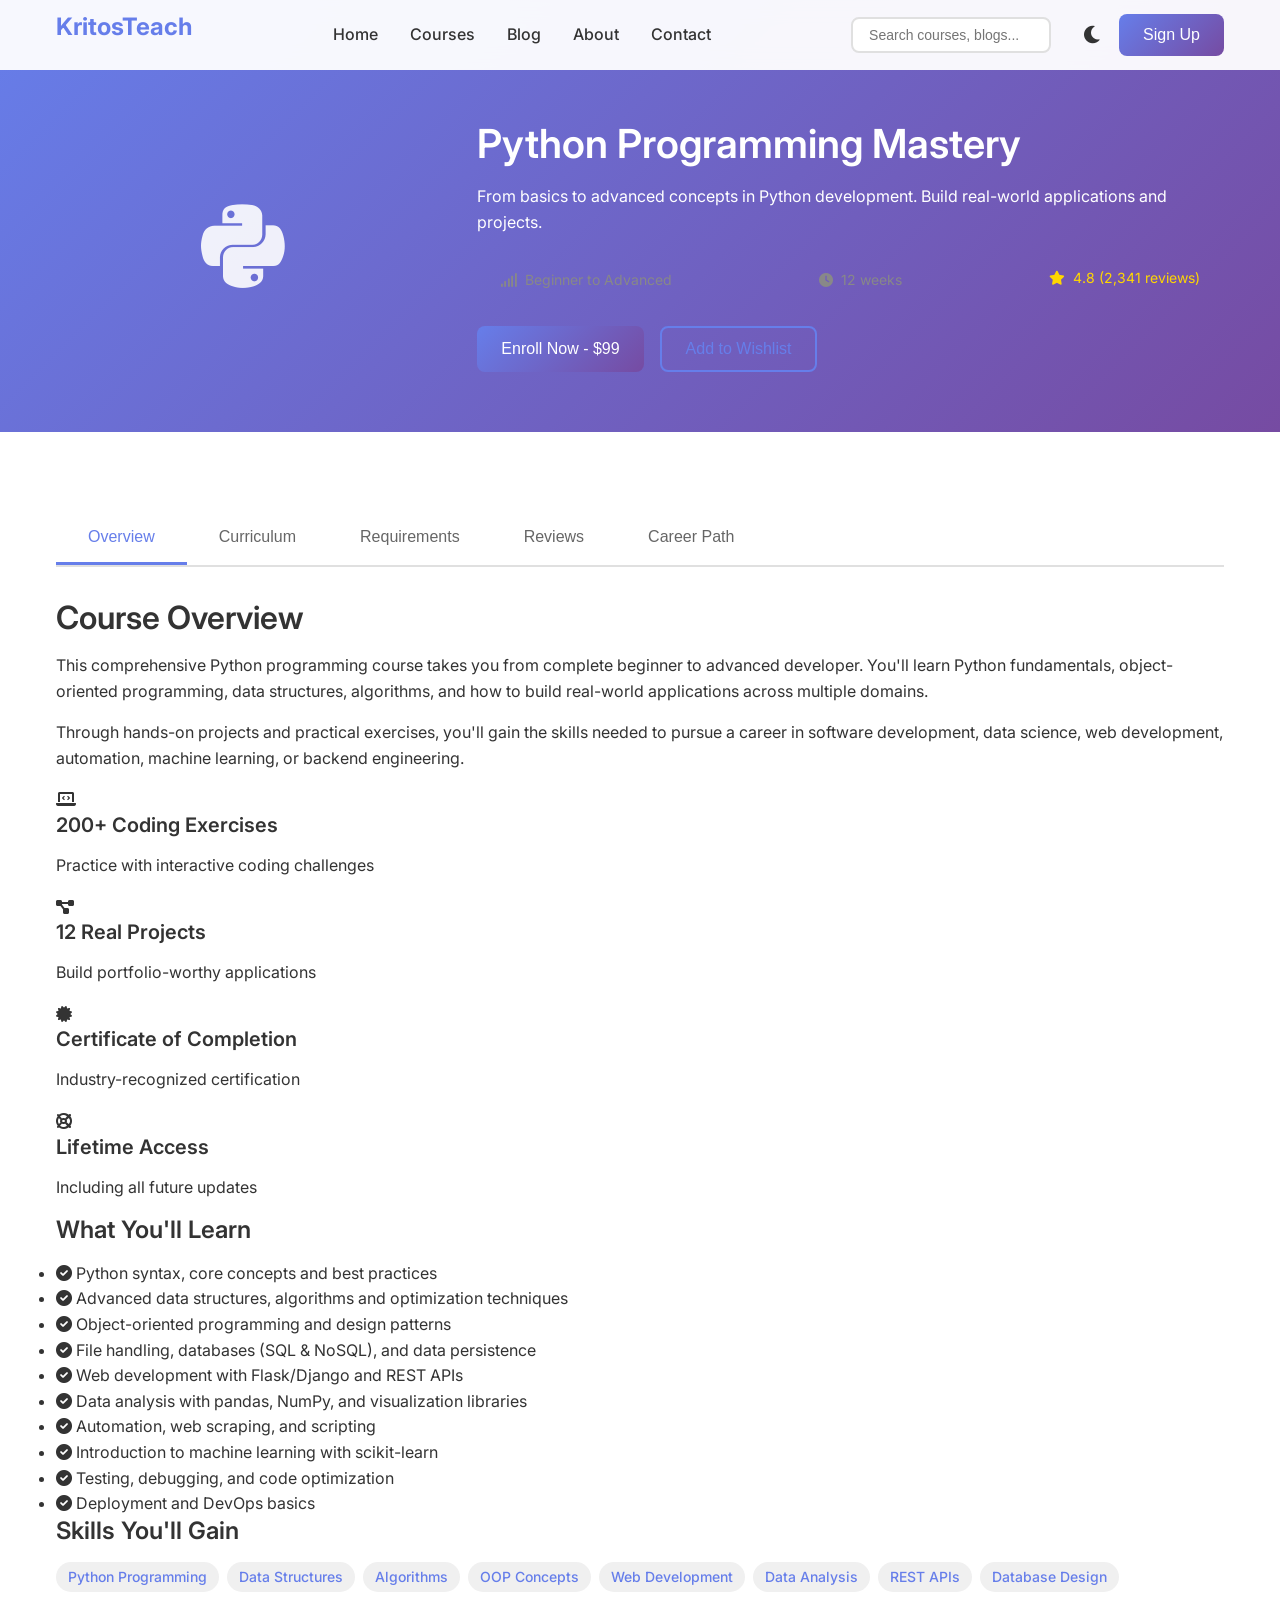
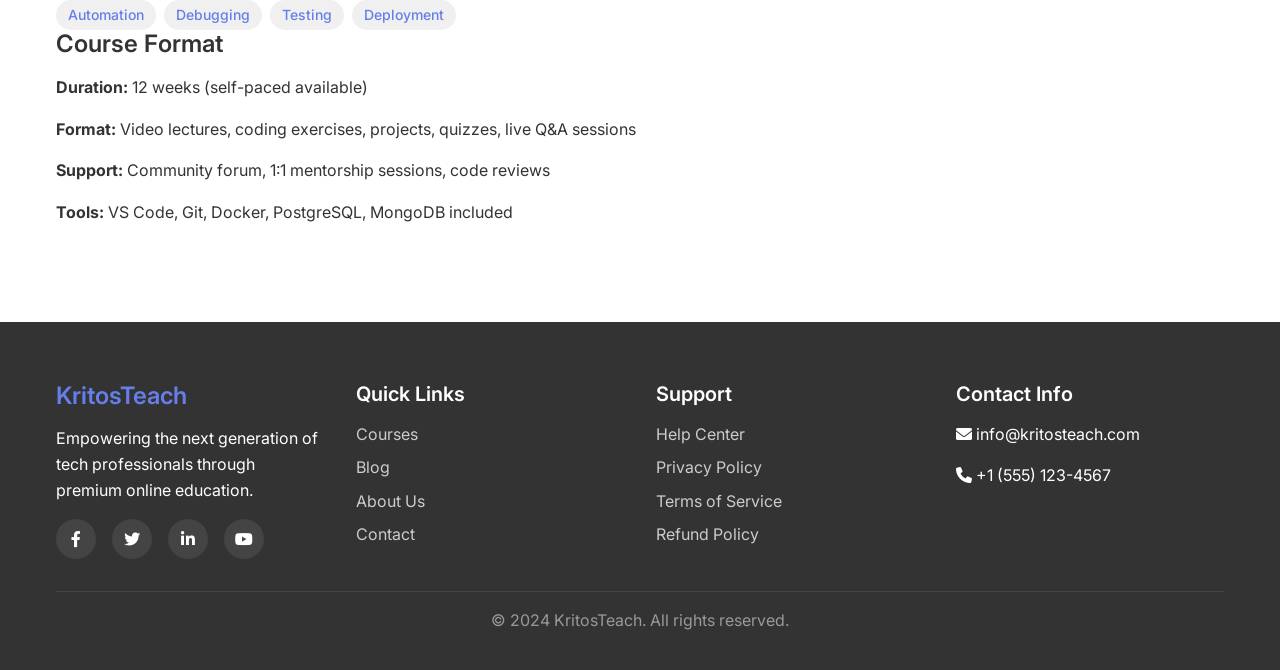
==== course-details.html @ 1b53daaf "kritosteac" ====
<!DOCTYPE html>
<html lang="en">
<head>
    <meta charset="UTF-8">
    <meta name="viewport" content="width=device-width, initial-scale=1.0">
    <title>Python Programming Mastery - KritosTeach</title>
    <meta name="description" content="Master Python programming from basics to advanced concepts. Build real-world projects and advance your career.">
    <link rel="stylesheet" href="css/styles.css">
    <link rel="icon" href="assets/favicon.ico" type="image/x-icon">
    <link rel="preconnect" href="https://fonts.googleapis.com">
    <link rel="preconnect" href="https://fonts.gstatic.com" crossorigin>
    <link href="https://fonts.googleapis.com/css2?family=Inter:wght@300;400;500;600;700&display=swap" rel="stylesheet">
    <link rel="stylesheet" href="https://cdnjs.cloudflare.com/ajax/libs/font-awesome/6.0.0/css/all.min.css">
</head>
<body>
    <header>
        <nav>
            <div class="nav-container">
                <div class="logo">
                    <h1>KritosTeach</h1>
                </div>
                <ul class="nav-menu">
                    <li><a href="index.html">Home</a></li>
                    <li><a href="courses.html">Courses</a></li>
                    <li><a href="blog.html">Blog</a></li>
                    <li><a href="about.html">About</a></li>
                    <li><a href="contact.html">Contact</a></li>
                </ul>
                <div class="nav-actions">
                    <button id="theme-toggle" aria-label="Toggle dark mode">
                        <i class="fas fa-moon"></i>
                    </button>
                    <button class="btn-primary">Sign Up</button>
                </div>
                <div class="hamburger">
                    <span></span>
                    <span></span>
                    <span></span>
                </div>
            </div>
        </nav>
    </header>

    <main>
        <section class="course-header">
            <div class="container">
                <div class="course-info">
                    <div class="course-icon-large">
                        <i class="fab fa-python"></i>
                    </div>
                    <div class="course-details">
                        <h1>Python Programming Mastery</h1>
                        <p>From basics to advanced concepts in Python development. Build real-world applications and projects.</p>
                        <div class="course-meta">
                            <span class="level"><i class="fas fa-signal"></i> Beginner to Advanced</span>
                            <span class="duration"><i class="fas fa-clock"></i> 12 weeks</span>
                            <span class="rating"><i class="fas fa-star"></i> 4.8 (2,341 reviews)</span>
                        </div>
                        <div class="course-actions">
                            <button class="btn-primary">Enroll Now - $99</button>
                            <button class="btn-secondary">Add to Wishlist</button>
                        </div>
                    </div>
                </div>
            </div>
        </section>

       <section class="course-content">
    <div class="container">
        <div class="tabs">
            <button class="tab-button active" data-tab="overview">Overview</button>
            <button class="tab-button" data-tab="curriculum">Curriculum</button>
            <button class="tab-button" data-tab="requirements">Requirements</button>
            <button class="tab-button" data-tab="reviews">Reviews</button>
            <button class="tab-button" data-tab="career">Career Path</button>
        </div>

        <div id="overview" class="tab-content active">
            <h2>Course Overview</h2>
            <p>This comprehensive Python programming course takes you from complete beginner to advanced developer. You'll learn Python fundamentals, object-oriented programming, data structures, algorithms, and how to build real-world applications across multiple domains.</p>
            <p>Through hands-on projects and practical exercises, you'll gain the skills needed to pursue a career in software development, data science, web development, automation, machine learning, or backend engineering.</p>
            
            <div class="course-features">
                <div class="feature">
                    <i class="fas fa-laptop-code"></i>
                    <h4>200+ Coding Exercises</h4>
                    <p>Practice with interactive coding challenges</p>
                </div>
                <div class="feature">
                    <i class="fas fa-project-diagram"></i>
                    <h4>12 Real Projects</h4>
                    <p>Build portfolio-worthy applications</p>
                </div>
                <div class="feature">
                    <i class="fas fa-certificate"></i>
                    <h4>Certificate of Completion</h4>
                    <p>Industry-recognized certification</p>
                </div>
                <div class="feature">
                    <i class="fas fa-life-ring"></i>
                    <h4>Lifetime Access</h4>
                    <p>Including all future updates</p>
                </div>
            </div>
            
            <h3>What You'll Learn</h3>
            <ul class="learning-list">
                <li><i class="fas fa-check-circle"></i> Python syntax, core concepts and best practices</li>
                <li><i class="fas fa-check-circle"></i> Advanced data structures, algorithms and optimization techniques</li>
                <li><i class="fas fa-check-circle"></i> Object-oriented programming and design patterns</li>
                <li><i class="fas fa-check-circle"></i> File handling, databases (SQL & NoSQL), and data persistence</li>
                <li><i class="fas fa-check-circle"></i> Web development with Flask/Django and REST APIs</li>
                <li><i class="fas fa-check-circle"></i> Data analysis with pandas, NumPy, and visualization libraries</li>
                <li><i class="fas fa-check-circle"></i> Automation, web scraping, and scripting</li>
                <li><i class="fas fa-check-circle"></i> Introduction to machine learning with scikit-learn</li>
                <li><i class="fas fa-check-circle"></i> Testing, debugging, and code optimization</li>
                <li><i class="fas fa-check-circle"></i> Deployment and DevOps basics</li>
            </ul>
            
            <h3>Skills You'll Gain</h3>
            <div class="skills">
                <span class="skill-tag">Python Programming</span>
                <span class="skill-tag">Data Structures</span>
                <span class="skill-tag">Algorithms</span>
                <span class="skill-tag">OOP Concepts</span>
                <span class="skill-tag">Web Development</span>
                <span class="skill-tag">Data Analysis</span>
                <span class="skill-tag">REST APIs</span>
                <span class="skill-tag">Database Design</span>
                <span class="skill-tag">Automation</span>
                <span class="skill-tag">Debugging</span>
                <span class="skill-tag">Testing</span>
                <span class="skill-tag">Deployment</span>
            </div>
            
            <h3>Course Format</h3>
            <div class="format-details">
                <p><strong>Duration:</strong> 12 weeks (self-paced available)</p>
                <p><strong>Format:</strong> Video lectures, coding exercises, projects, quizzes, live Q&A sessions</p>
                <p><strong>Support:</strong> Community forum, 1:1 mentorship sessions, code reviews</p>
                <p><strong>Tools:</strong> VS Code, Git, Docker, PostgreSQL, MongoDB included</p>
            </div>
        </div>

        <div id="curriculum" class="tab-content">
            <h2>Course Curriculum</h2>
            <div class="curriculum-stats">
                <span><i class="fas fa-video"></i> 80+ Video Lessons</span>
                <span><i class="fas fa-code"></i> 200+ Exercises</span>
                <span><i class="fas fa-project-diagram"></i> 12 Projects</span>
                <span><i class="fas fa-clock"></i> 120+ Hours Content</span>
            </div>
            
            <div class="curriculum">
                <div class="curriculum-section">
                    <h3><i class="fas fa-play-circle"></i> Section 1: Python Fundamentals (Weeks 1-2)</h3>
                    <ul>
                        <li><i class="far fa-check-square"></i> Introduction to Python and its applications</li>
                        <li><i class="far fa-check-square"></i> Setting up development environment (VS Code, PyCharm)</li>
                        <li><i class="far fa-check-square"></i> Variables, Data Types, and Type Conversion</li>
                        <li><i class="far fa-check-square"></i> Operators, Expressions, and Input/Output</li>
                        <li><i class="far fa-check-square"></i> Control Flow: Conditionals (if/elif/else)</li>
                        <li><i class="far fa-check-square"></i> Loops: for, while, nested loops</li>
                        <li><i class="far fa-check-square"></i> Functions: definition, parameters, return values</li>
                        <li><i class="far fa-check-square"></i> Modules, Packages, and PIP package manager</li>
                        <li><i class="far fa-check-square"></i> <strong>Project 1:</strong> Calculator Application</li>
                        <li><i class="far fa-check-square"></i> <strong>Project 2:</strong> Number Guessing Game</li>
                    </ul>
                </div>
                
                <div class="curriculum-section">
                    <h3><i class="fas fa-layer-group"></i> Section 2: Data Structures (Weeks 3-4)</h3>
                    <ul>
                        <li><i class="far fa-check-square"></i> Lists: operations, slicing, methods</li>
                        <li><i class="far fa-check-square"></i> Tuples, Sets, and Frozen Sets</li>
                        <li><i class="far fa-check-square"></i> Dictionaries: key-value pairs, methods</li>
                        <li><i class="far fa-check-square"></i> Strings and advanced string methods</li>
                        <li><i class="far fa-check-square"></i> List Comprehensions and Generator Expressions</li>
                        <li><i class="far fa-check-square"></i> Working with Files: read, write, append</li>
                        <li><i class="far fa-check-square"></i> CSV, JSON, and XML file processing</li>
                        <li><i class="far fa-check-square"></i> Error Handling: try/except/finally</li>
                        <li><i class="far fa-check-square"></i> <strong>Project 3:</strong> Contact Management System</li>
                        <li><i class="far fa-check-square"></i> <strong>Project 4:</strong> Data Processing Script</li>
                    </ul>
                </div>
                
                <div class="curriculum-section">
                    <h3><i class="fas fa-object-group"></i> Section 3: Object-Oriented Programming (Weeks 5-6)</h3>
                    <ul>
                        <li><i class="far fa-check-square"></i> Classes and Objects: attributes and methods</li>
                        <li><i class="far fa-check-square"></i> Constructors (__init__) and self parameter</li>
                        <li><i class="far fa-check-square"></i> Inheritance: single, multiple, multilevel</li>
                        <li><i class="far fa-check-square"></i> Polymorphism and Method Overriding</li>
                        <li><i class="far fa-check-square"></i> Encapsulation: private and protected members</li>
                        <li><i class="far fa-check-square"></i> Abstraction and Abstract Classes</li>
                        <li><i class="far fa-check-square"></i> Magic Methods (Dunder Methods)</li>
                        <li><i class="far fa-check-square"></i> Properties, Getters, and Setters</li>
                        <li><i class="far fa-check-square"></i> <strong>Project 5:</strong> Bank Account System</li>
                        <li><i class="far fa-check-square"></i> <strong>Project 6:</strong> E-commerce Product Catalog</li>
                    </ul>
                </div>
                
                <div class="curriculum-section">
                    <h3><i class="fas fa-rocket"></i> Section 4: Advanced Python (Weeks 7-8)</h3>
                    <ul>
                        <li><i class="far fa-check-square"></i> Decorators and Function Wrapping</li>
                        <li><i class="far fa-check-square"></i> Generators and Yield Statements</li>
                        <li><i class="far fa-check-square"></i> Context Managers and with Statement</li>
                        <li><i class="far fa-check-square"></i> Multithreading and Multiprocessing</li>
                        <li><i class="far fa-check-square"></i> Regular Expressions (regex)</li>
                        <li><i class="far fa-check-square"></i> Lambda Functions and Functional Programming</li>
                        <li><i class="far fa-check-square"></i> Database Integration: SQLite, PostgreSQL</li>
                        <li><i class="far fa-check-square"></i> Web Scraping with BeautifulSoup & Scrapy</li>
                        <li><i class="far fa-check-square"></i> <strong>Project 7:</strong> Web Scraper for News Articles</li>
                        <li><i class="far fa-check-square"></i> <strong>Project 8:</strong> Multi-threaded Download Manager</li>
                    </ul>
                </div>
                
                <div class="curriculum-section">
                    <h3><i class="fas fa-globe"></i> Section 5: Web Development (Weeks 9-10)</h3>
                    <ul>
                        <li><i class="far fa-check-square"></i> Flask Framework: Basics and Routing</li>
                        <li><i class="far fa-check-square"></i> Templates (Jinja2) and Static Files</li>
                        <li><i class="far fa-check-square"></i> Forms and User Input Validation</li>
                        <li><i class="far fa-check-square"></i> Django Framework: Models, Views, Templates</li>
                        <li><i class="far fa-check-square"></i> REST APIs with Flask-RESTful</li>
                        <li><i class="far fa-check-square"></i> Authentication and Authorization</li>
                        <li><i class="far fa-check-square"></i> Database Models with SQLAlchemy</li>
                        <li><i class="far fa-check-square"></i> Deployment to Heroku/AWS</li>
                        <li><i class="far fa-check-square"></i> <strong>Project 9:</strong> Blog Application with Flask</li>
                        <li><i class="far fa-check-square"></i> <strong>Project 10:</strong> REST API for Todo App</li>
                    </ul>
                </div>
                
                <div class="curriculum-section">
                    <h3><i class="fas fa-chart-line"></i> Section 6: Data Science & Automation (Weeks 11-12)</h3>
                    <ul>
                        <li><i class="far fa-check-square"></i> Data Analysis with pandas</li>
                        <li><i class="far fa-check-square"></i> Numerical Computing with NumPy</li>
                        <li><i class="far fa-check-square"></i> Data Visualization with Matplotlib & Seaborn</li>
                        <li><i class="far fa-check-square"></i> Introduction to Machine Learning (scikit-learn)</li>
                        <li><i class="far fa-check-square"></i> Automation Scripting and Task Scheduling</li>
                        <li><i class="far fa-check-square"></i> Testing with pytest</li>
                        <li><i class="far fa-check-square"></i> Code Optimization and Profiling</li>
                        <li><i class="far fa-check-square"></i> Docker Basics for Python Apps</li>
                        <li><i class="far fa-check-square"></i> <strong>Project 11:</strong> Data Analysis Dashboard</li>
                        <li><i class="far fa-check-square"></i> <strong>Project 12:</strong> Final Capstone Project</li>
                    </ul>
                </div>
            </div>
        </div>

        <div id="requirements" class="tab-content">
            <h2>Requirements</h2>
            <div class="requirements-grid">
                <div class="requirement-card">
                    <i class="fas fa-laptop"></i>
                    <h4>Hardware Requirements</h4>
                    <ul>
                        <li>Computer with 4GB RAM minimum (8GB recommended)</li>
                        <li>20GB free storage space</li>
                        <li>Reliable internet connection</li>
                        <li>Modern web browser</li>
                    </ul>
                </div>
                
                <div class="requirement-card">
                    <i class="fas fa-cogs"></i>
                    <h4>Software Requirements</h4>
                    <ul>
                        <li>Python 3.8 or higher</li>
                        <li>VS Code or PyCharm IDE</li>
                        <li>Git for version control</li>
                        <li>PostgreSQL (installation guide provided)</li>
                    </ul>
                </div>
                
                <div class="requirement-card">
                    <i class="fas fa-user-graduate"></i>
                    <h4>Prerequisite Knowledge</h4>
                    <ul>
                        <li>Basic computer literacy</li>
                        <li>No prior programming experience required</li>
                        <li>High school level mathematics</li>
                        <li>English language comprehension</li>
                    </ul>
                </div>
                
                <div class="requirement-card">
                    <i class="fas fa-clock"></i>
                    <h4>Time Commitment</h4>
                    <ul>
                        <li>8-12 hours per week recommended</li>
                        <li>Self-paced option available</li>
                        <li>12 weeks suggested timeline</li>
                        <li>Lifetime access to materials</li>
                    </ul>
                </div>
            </div>
            
            <h3>Who Is This Course For?</h3>
            <div class="audience">
                <div class="audience-item">
                    <i class="fas fa-user-plus"></i>
                    <p><strong>Complete Beginners</strong> with no coding experience</p>
                </div>
                <div class="audience-item">
                    <i class="fas fa-sync-alt"></i>
                    <p><strong>Career Changers</strong> transitioning to tech</p>
                </div>
                <div class="audience-item">
                    <i class="fas fa-chart-bar"></i>
                    <p><strong>Professionals</strong> adding Python to their skillset</p>
                </div>
                <div class="audience-item">
                    <i class="fas fa-graduation-cap"></i>
                    <p><strong>Students</strong> preparing for tech careers</p>
                </div>
            </div>
        </div>

        <div id="reviews" class="tab-content">
            <h2>Student Reviews</h2>
            <div class="review-summary">
                <div class="rating-overview">
                    <div class="average-rating">
                        <h3>4.8</h3>
                        <div class="stars">
                            <i class="fas fa-star"></i>
                            <i class="fas fa-star"></i>
                            <i class="fas fa-star"></i>
                            <i class="fas fa-star"></i>
                            <i class="fas fa-star-half-alt"></i>
                        </div>
                        <p>Average Rating</p>
                    </div>
                    <div class="rating-distribution">
                        <p><span>5 stars</span> <progress value="85" max="100"></progress> 85%</p>
                        <p><span>4 stars</span> <progress value="12" max="100"></progress> 12%</p>
                        <p><span>3 stars</span> <progress value="2" max="100"></progress> 2%</p>
                        <p><span>2 stars</span> <progress value="1" max="100"></progress> 1%</p>
                        <p><span>1 star</span> <progress value="0" max="100"></progress> 0%</p>
                    </div>
                </div>
            </div>
            
            <div class="reviews">
                <div class="review-card">
                    <div class="review-header">
                        <div class="reviewer-info">
                            <div class="reviewer-avatar">
                                <i class="fas fa-user-tie"></i>
                            </div>
                            <div>
                                <h4>John Smith</h4>
                                <p class="reviewer-title">Software Engineer</p>
                                <div class="rating">
                                    <i class="fas fa-star"></i>
                                    <i class="fas fa-star"></i>
                                    <i class="fas fa-star"></i>
                                    <i class="fas fa-star"></i>
                                    <i class="fas fa-star"></i>
                                </div>
                            </div>
                        </div>
                        <span class="review-date">2 weeks ago</span>
                    </div>
                    <p>"This course is absolutely fantastic! The instructor explains everything clearly, and the projects are challenging but achievable. I went from knowing nothing about Python to building my own applications. The Flask and Django sections were particularly valuable for my career."</p>
                    <div class="review-helpful">
                        <span><i class="fas fa-thumbs-up"></i> 42 people found this helpful</span>
                        <button class="helpful-btn">Helpful</button>
                    </div>
                </div>
                
                <div class="review-card">
                    <div class="review-header">
                        <div class="reviewer-info">
                            <div class="reviewer-avatar">
                                <i class="fas fa-user-graduate"></i>
                            </div>
                            <div>
                                <h4>Sarah Johnson</h4>
                                <p class="reviewer-title">Data Analyst</p>
                                <div class="rating">
                                    <i class="fas fa-star"></i>
                                    <i class="fas fa-star"></i>
                                    <i class="fas fa-star"></i>
                                    <i class="fas fa-star"></i>
                                    <i class="fas fa-star"></i>
                                </div>
                            </div>
                        </div>
                        <span class="review-date">1 month ago</span>
                    </div>
                    <p>"Great course structure and pacing. The hands-on projects really helped solidify my understanding. The pandas and NumPy modules were excellent and directly applicable to my work. Highly recommend for anyone looking to learn Python for data analysis."</p>
                    <div class="review-helpful">
                        <span><i class="fas fa-thumbs-up"></i> 38 people found this helpful</span>
                        <button class="helpful-btn">Helpful</button>
                    </div>
                </div>
                
                <div class="review-card">
                    <div class="review-header">
                        <div class="reviewer-info">
                            <div class="reviewer-avatar">
                                <i class="fas fa-user-cog"></i>
                            </div>
                            <div>
                                <h4>Mike Chen</h4>
                                <p class="reviewer-title">Systems Administrator</p>
                                <div class="rating">
                                    <i class="fas fa-star"></i>
                                    <i class="fas fa-star"></i>
                                    <i class="fas fa-star"></i>
                                    <i class="fas fa-star"></i>
                                    <i class="fas fa-star-half-alt"></i>
                                </div>
                            </div>
                        </div>
                        <span class="review-date">3 weeks ago</span>
                    </div>
                    <p>"Excellent content and delivery. The automation and scripting sections saved me hours of manual work. The instructor's expertise shines through. The only minor suggestion would be more advanced topics, but overall 5 stars."</p>
                    <div class="review-helpful">
                        <span><i class="fas fa-thumbs-up"></i> 29 people found this helpful</span>
                        <button class="helpful-btn">Helpful</button>
                    </div>
                </div>
                
                <div class="review-card">
                    <div class="review-header">
                        <div class="reviewer-info">
                            <div class="reviewer-avatar">
                                <i class="fas fa-user-md"></i>
                            </div>
                            <div>
                                <h4>Dr. Emily Rodriguez</h4>
                                <p class="reviewer-title">Research Scientist</p>
                                <div class="rating">
                                    <i class="fas fa-star"></i>
                                    <i class="fas fa-star"></i>
                                    <i class="fas fa-star"></i>
                                    <i class="fas fa-star"></i>
                                    <i class="fas fa-star"></i>
                                </div>
                            </div>
                        </div>
                        <span class="review-date">2 days ago</span>
                    </div>
                    <p>"As a researcher with no programming background, this course was perfect. The machine learning introduction with scikit-learn was exactly what I needed for my data analysis. The step-by-step approach made complex topics accessible."</p>
                    <div class="review-helpful">
                        <span><i class="fas fa-thumbs-up"></i> 18 people found this helpful</span>
                        <button class="helpful-btn">Helpful</button>
                    </div>
                </div>
            </div>
        </div>

        <div id="career" class="tab-content">
            <h2>Career Path & Outcomes</h2>
            <div class="career-outcomes">
                <div class="outcome-card">
                    <i class="fas fa-code"></i>
                    <h4>Python Developer</h4>
                    <p>Average Salary: $95,000</p>
                    <p>Build web applications, APIs, and backend systems</p>
                </div>
                <div class="outcome-card">
                    <i class="fas fa-chart-bar"></i>
                    <h4>Data Analyst</h4>
                    <p>Average Salary: $85,000</p>
                    <p>Analyze data and create visualizations</p>
                </div>
                <div class="outcome-card">
                    <i class="fas fa-robot"></i>
                    <h4>Machine Learning Engineer</h4>
                    <p>Average Salary: $120,000</p>
                    <p>Build and deploy ML models</p>
                </div>
                <div class="outcome-card">
                    <i class="fas fa-tools"></i>
                    <h4>Automation Engineer</h4>
                    <p>Average Salary: $90,000</p>
                    <p>Create scripts to automate workflows</p>
                </div>
            </div>
            
            <h3>Job Opportunities</h3>
            <div class="job-market">
                <p><strong>Demand:</strong> Python is the #1 most wanted programming language</p>
                <p><strong>Growth:</strong> 30% year-over-year increase in Python jobs</p>
                <p><strong>Industries:</strong> Tech, Finance, Healthcare, Research, E-commerce</p>
            </div>
            
            <h3>Certificate of Completion</h3>
            <div class="certificate-info">
                <div class="certificate-details">
                    <h4>Industry-Recognized Certificate</h4>
                    <ul>
                        <li><i class="fas fa-check"></i> Shareable on LinkedIn</li>
                        <li><i class="fas fa-check"></i> Verified digital credential</li>
                        <li><i class="fas fa-check"></i> Includes skills validation</li>
                        <li><i class="fas fa-check"></i> Downloadable PDF certificate</li>
                    </ul>
                </div>
                <div class="certificate-image">
                    <div class="certificate-preview">
                        <h5>Certificate of Completion</h5>
                        <p>Python Programming Mastery</p>
                        <p>Awarded to: [Your Name]</p>
                        <p>Date of Completion: [Date]</p>
                    </div>
                </div>
            </div>
        </div>
    </div>
</section>
    </main>

    <footer>
        <div class="container">
            <div class="footer-content">
                <div class="footer-section">
                    <h3>KritosTeach</h3>
                    <p>Empowering the next generation of tech professionals through premium online education.</p>
                    <div class="social-links">
                        <a href="#" aria-label="Facebook"><i class="fab fa-facebook-f"></i></a>
                        <a href="#" aria-label="Twitter"><i class="fab fa-twitter"></i></a>
                        <a href="#" aria-label="LinkedIn"><i class="fab fa-linkedin-in"></i></a>
                        <a href="#" aria-label="YouTube"><i class="fab fa-youtube"></i></a>
                    </div>
                </div>
                <div class="footer-section">
                    <h4>Quick Links</h4>
                    <ul>
                        <li><a href="courses.html">Courses</a></li>
                        <li><a href="blog.html">Blog</a></li>
                        <li><a href="about.html">About Us</a></li>
                        <li><a href="contact.html">Contact</a></li>
                    </ul>
                </div>
                <div class="footer-section">
                    <h4>Support</h4>
                    <ul>
                        <li><a href="#">Help Center</a></li>
                        <li><a href="#">Privacy Policy</a></li>
                        <li><a href="#">Terms of Service</a></li>
                        <li><a href="#">Refund Policy</a></li>
                    </ul>
                </div>
                <div class="footer-section">
                    <h4>Contact Info</h4>
                    <p><i class="fas fa-envelope"></i> info@kritosteach.com</p>
                    <p><i class="fas fa-phone"></i> +1 (555) 123-4567</p>
                </div>
            </div>
            <div class="footer-bottom">
                <p>&copy; 2024 KritosTeach. All rights reserved.</p>
            </div>
        </div>
    </footer>

    <script src="js/scripts.js"></script>
</body>
</html>
---- css/styles.css ----
/* Reset and Base Styles */
* {
    margin: 0;
    padding: 0;
    box-sizing: border-box;
}

html {
    scroll-behavior: smooth;
}

body {
    font-family: 'Inter', -apple-system, BlinkMacSystemFont, 'Segoe UI', Roboto, sans-serif;
    line-height: 1.6;
    color: #333;
    background-color: #fff;
    transition: background-color 0.3s ease, color 0.3s ease;
}

body.dark-mode {
    background-color: #121212;
    color: #e0e0e0;
}

/* Typography */
h1, h2, h3, h4, h5, h6 {
    font-weight: 600;
    line-height: 1.2;
    margin-bottom: 1rem;
}

h1 { font-size: 2.5rem; }
h2 { font-size: 2rem; }
h3 { font-size: 1.5rem; }
h4 { font-size: 1.25rem; }
h5 { font-size: 1.125rem; }
h6 { font-size: 1rem; }

p {
    margin-bottom: 1rem;
}

/* Container */
.container {
    max-width: 1200px;
    margin: 0 auto;
    padding: 0 1rem;
}

/* Buttons */
.btn-primary, .btn-secondary {
    display: inline-block;
    padding: 0.75rem 1.5rem;
    border: none;
    border-radius: 0.5rem;
    font-weight: 500;
    text-decoration: none;
    cursor: pointer;
    transition: all 0.3s ease;
    font-size: 1rem;
}

.btn-primary {
    background: linear-gradient(135deg, #667eea 0%, #764ba2 100%);
    color: white;
}

.btn-primary:hover {
    transform: translateY(-2px);
    box-shadow: 0 10px 25px rgba(102, 126, 234, 0.3);
}

.btn-secondary {
    background: transparent;
    color: #667eea;
    border: 2px solid #667eea;
}

.btn-secondary:hover {
    background: #667eea;
    color: white;
    transform: translateY(-2px);
}

/* Navigation */
header {
    position: fixed;
    top: 0;
    width: 100%;
    background: rgba(255, 255, 255, 0.95);
    backdrop-filter: blur(10px);
    z-index: 1000;
    transition: background-color 0.3s ease;
}

body.dark-mode header {
    background: rgba(18, 18, 18, 0.95);
}

.nav-container {
    max-width: 1200px;
    margin: 0 auto;
    padding: 0 1rem;
    display: flex;
    justify-content: space-between;
    align-items: center;
    height: 70px;
}

.logo h1 {
    color: #667eea;
    font-size: 1.5rem;
    font-weight: 700;
}

.nav-menu {
    display: flex;
    list-style: none;
    gap: 2rem;
}

.nav-menu a {
    text-decoration: none;
    color: #333;
    font-weight: 500;
    transition: color 0.3s ease;
}

body.dark-mode .nav-menu a {
    color: #e0e0e0;
}

.nav-menu a:hover, .nav-menu a.active {
    color: #667eea;
}

.nav-actions {
    display: flex;
    align-items: center;
    gap: 1rem;
}

#theme-toggle {
    background: none;
    border: none;
    font-size: 1.25rem;
    cursor: pointer;
    color: #333;
    transition: color 0.3s ease;
}

body.dark-mode #theme-toggle {
    color: #e0e0e0;
}

.hamburger {
    display: none;
    flex-direction: column;
    cursor: pointer;
}

.hamburger span {
    width: 25px;
    height: 3px;
    background: #333;
    margin: 3px 0;
    transition: 0.3s;
}

body.dark-mode .hamburger span {
    background: #e0e0e0;
}

/* Hero Section */
.hero {
    padding: 120px 0 80px;
    background: linear-gradient(135deg, #667eea 0%, #764ba2 100%);
    color: white;
    text-align: center;
}

.hero-content h1 {
    font-size: 3.5rem;
    margin-bottom: 1rem;
    max-width: 800px;
    margin-left: auto;
    margin-right: auto;
}

.hero-content p {
    font-size: 1.25rem;
    margin-bottom: 2rem;
    max-width: 600px;
    margin-left: auto;
    margin-right: auto;
    opacity: 0.9;
}

.hero-buttons {
    display: flex;
    gap: 1rem;
    justify-content: center;
    margin-bottom: 2rem;
}

.logo-image img {
    max-width: 25%;
    height: auto;
    border-radius: 120rem;
    box-shadow: 1 20px 40px rgba(237, 1, 1, 0.1)0.1;
}

/* Values Section */
.values {
    padding: 80px 0;
    background: #f8f9fa;
}

body.dark-mode .values {
    background: #1e1e1e;
}

.values h2 {
    text-align: center;
    margin-bottom: 3rem;
    color: #333;
}

body.dark-mode .values h2 {
    color: #e0e0e0;
}

.values-grid {
    display: grid;
    grid-template-columns: repeat(auto-fit, minmax(250px, 1fr));
    gap: 2rem;
}

.value-card {
    text-align: center;
    padding: 2rem;
    background: white;
    border-radius: 1rem;
    box-shadow: 0 10px 30px rgba(0, 0, 0, 0.1);
    transition: transform 0.3s ease;
}

body.dark-mode .value-card {
    background: #2a2a2a;
    box-shadow: 0 10px 30px rgba(0, 0, 0, 0.3);
}

.value-card:hover {
    transform: translateY(-5px);
}

.value-card i {
    font-size: 3rem;
    color: #667eea;
    margin-bottom: 1rem;
}

.value-card h3 {
    margin-bottom: 1rem;
    color: #333;
}

body.dark-mode .value-card h3 {
    color: #e0e0e0;
}

/* Popular Courses */
.popular-courses {
    padding: 80px 0;
}

.popular-courses h2 {
    text-align: center;
    margin-bottom: 3rem;
}

.courses-grid {
    display: grid;
    grid-template-columns: repeat(auto-fit, minmax(300px, 1fr));
    gap: 2rem;
}

.course-card {
    background: white;
    border-radius: 1rem;
    overflow: hidden;
    box-shadow: 0 10px 30px rgba(0, 0, 0, 0.1);
    transition: transform 0.3s ease;
}

body.dark-mode .course-card {
    background: #2a2a2a;
    box-shadow: 0 10px 30px rgba(0, 0, 0, 0.3);
}

.course-card:hover {
    transform: translateY(-5px);
}

.course-icon {
    height: 120px;
    display: flex;
    align-items: center;
    justify-content: center;
    background: linear-gradient(135deg, #667eea 0%, #764ba2 100%);
    color: white;
    font-size: 3rem;
}

.course-card h3 {
    padding: 1.5rem 1.5rem 1rem;
    color: #333;
}

body.dark-mode .course-card h3 {
    color: #e0e0e0;
}

.course-card p {
    padding: 0 1.5rem;
    color: #666;
}

body.dark-mode .course-card p {
    color: #b0b0b0;
}

.course-meta {
    padding: 1rem 1.5rem 0;
    display: flex;
    justify-content: space-between;
    font-size: 0.875rem;
    color: #888;
}

body.dark-mode .course-meta {
    color: #999;
}

.course-card .btn-secondary {
    margin: 1.5rem;
    width: calc(100% - 3rem);
    text-align: center;
}

/* Testimonials */
.testimonials {
    padding: 80px 0;
    background: #f8f9fa;
}

body.dark-mode .testimonials {
    background: #1e1e1e;
}

.testimonials h2 {
    text-align: center;
    margin-bottom: 3rem;
}

.testimonials-grid {
    display: grid;
    grid-template-columns: repeat(auto-fit, minmax(300px, 1fr));
    gap: 2rem;
}

.testimonial-card {
    background: white;
    padding: 2rem;
    border-radius: 1rem;
    box-shadow: 0 10px 30px rgba(0, 0, 0, 0.1);
}

body.dark-mode .testimonial-card {
    background: #2a2a2a;
    box-shadow: 0 10px 30px rgba(0, 0, 0, 0.3);
}

.testimonial-content p {
    font-style: italic;
    margin-bottom: 1.5rem;
    color: #555;
}

body.dark-mode .testimonial-content p {
    color: #c0c0c0;
}

.testimonial-author {
    display: flex;
    align-items: center;
    gap: 1rem;
}

.testimonial-author img {
    width: 50px;
    height: 50px;
    border-radius: 50%;
    object-fit: cover;
}

.testimonial-author h4 {
    color: #333;
    margin-bottom: 0.25rem;
}

body.dark-mode .testimonial-author h4 {
    color: #e0e0e0;
}

.testimonial-author span {
    font-size: 0.875rem;
    color: #666;
}

body.dark-mode .testimonial-author span {
    color: #999;
}

/* Newsletter */
.newsletter {
    padding: 80px 0;
    background: linear-gradient(135deg, #667eea 0%, #764ba2 100%);
    color: white;
    text-align: center;
}

.newsletter h2 {
    margin-bottom: 1rem;
}

.newsletter p {
    margin-bottom: 2rem;
    opacity: 0.9;
}

.newsletter-form {
    display: flex;
    max-width: 500px;
    margin: 0 auto;
    gap: 1rem;
}

.newsletter-form input {
    flex: 1;
    padding: 0.75rem 1rem;
    border: none;
    border-radius: 0.5rem;
    font-size: 1rem;
}

.newsletter-form button {
    padding: 0.75rem 1.5rem;
    background: white;
    color: #667eea;
    border: none;
    border-radius: 0.5rem;
    font-weight: 500;
    cursor: pointer;
    transition: all 0.3s ease;
}

.newsletter-form button:hover {
    background: #f0f0f0;
}

/* Footer */
footer {
    background: #333;
    color: white;
    padding: 60px 0 20px;
}

.footer-content {
    display: grid;
    grid-template-columns: repeat(auto-fit, minmax(250px, 1fr));
    gap: 2rem;
    margin-bottom: 2rem;
}

.footer-section h3 {
    color: #667eea;
    margin-bottom: 1rem;
}

.footer-section h4 {
    margin-bottom: 1rem;
}

.footer-section ul {
    list-style: none;
}

.footer-section ul li {
    margin-bottom: 0.5rem;
}

.footer-section a {
    color: #ccc;
    text-decoration: none;
    transition: color 0.3s ease;
}

.footer-section a:hover {
    color: #667eea;
}

.social-links {
    display: flex;
    gap: 1rem;
    margin-top: 1rem;
}

.social-links a {
    display: flex;
    align-items: center;
    justify-content: center;
    width: 40px;
    height: 40px;
    background: #444;
    border-radius: 50%;
    color: white;
    transition: all 0.3s ease;
}

.social-links a:hover {
    background: #667eea;
    transform: translateY(-2px);
}

.footer-bottom {
    border-top: 1px solid #444;
    padding-top: 1rem;
    text-align: center;
    color: #999;
}

/* Page Headers */
.page-header {
    padding: 120px 0 60px;
    text-align: center;
    background: linear-gradient(135deg, #667eea 0%, #764ba2 100%);
    color: white;
}

.page-header h1 {
    font-size: 3rem;
    margin-bottom: 1rem;
}

.page-header p {
    font-size: 1.25rem;
    opacity: 0.9;
}

/* Blog Styles */
.blog-posts {
    padding: 80px 0;
}

.blog-grid {
    display: grid;
    grid-template-columns: repeat(auto-fit, minmax(350px, 1fr));
    gap: 2rem;
}

.blog-card {
    background: white;
    border-radius: 1rem;
    overflow: hidden;
    box-shadow: 0 10px 30px rgba(0, 0, 0, 0.1);
    transition: transform 0.3s ease;
}

body.dark-mode .blog-card {
    background: #2a2a2a;
    box-shadow: 0 10px 30px rgba(0, 0, 0, 0.3);
}

.blog-card:hover {
    transform: translateY(-5px);
}

.blog-image {
    position: relative;
    height: 200px;
    overflow: hidden;
}

.blog-image img {
    width: 100%;
    height: 100%;
    object-fit: cover;
    transition: transform 0.3s ease;
}

.blog-card:hover .blog-image img {
    transform: scale(1.05);
}

.category {
    position: absolute;
    top: 1rem;
    left: 1rem;
    background: #667eea;
    color: white;
    padding: 0.25rem 0.75rem;
    border-radius: 1rem;
    font-size: 0.75rem;
    font-weight: 500;
}

.blog-content {
    padding: 1.5rem;
}

.blog-content h2 {
    font-size: 1.25rem;
    margin-bottom: 1rem;
    color: #333;
}

body.dark-mode .blog-content h2 {
    color: #e0e0e0;
}

.blog-content p {
    color: #666;
    margin-bottom: 1rem;
}

body.dark-mode .blog-content p {
    color: #b0b0b0;
}

.blog-meta {
    display: flex;
    flex-wrap: wrap;
    gap: 1rem;
    font-size: 0.875rem;
    color: #888;
    margin-bottom: 1rem;
}

body.dark-mode .blog-meta {
    color: #999;
}

.read-more {
    color: #667eea;
    text-decoration: none;
    font-weight: 500;
    transition: color 0.3s ease;
}

.read-more:hover {
    color: #5a67d8;
}

/* Pagination */
.pagination {
    display: flex;
    justify-content: center;
    gap: 0.5rem;
    margin-top: 3rem;
}

.page-btn {
    padding: 0.5rem 1rem;
    border: 2px solid #e0e0e0;
    background: white;
    color: #333;
    border-radius: 0.5rem;
    cursor: pointer;
    transition: all 0.3s ease;
}

body.dark-mode .page-btn {
    background: #2a2a2a;
    border-color: #444;
    color: #e0e0e0;
}

.page-btn.active, .page-btn:hover {
    background: #667eea;
    border-color: #667eea;
    color: white;
}

/* Course Details Styles */
.course-header {
    padding: 120px 0 60px;
    background: linear-gradient(135deg, #667eea 0%, #764ba2 100%);
    color: white;
}

.course-info {
    display: grid;
    grid-template-columns: 1fr 2fr;
    gap: 3rem;
    align-items: center;
}

.course-icon-large {
    text-align: center;
}

.course-icon-large i {
    font-size: 6rem;
    opacity: 0.9;
}

.course-details h1 {
    font-size: 2.5rem;
    margin-bottom: 1rem;
}

.course-meta {
    display: flex;
    gap: 2rem;
    margin-bottom: 2rem;
    flex-wrap: wrap;
}

.course-meta span {
    display: flex;
    align-items: center;
    gap: 0.5rem;
    font-size: 0.875rem;
}

.course-actions {
    display: flex;
    gap: 1rem;
}

.course-content {
    padding: 80px 0;
}

.tabs {
    display: flex;
    border-bottom: 2px solid #e0e0e0;
    margin-bottom: 2rem;
}

body.dark-mode .tabs {
    border-color: #444;
}

.tab-button {
    padding: 1rem 2rem;
    background: none;
    border: none;
    border-bottom: 3px solid transparent;
    cursor: pointer;
    font-size: 1rem;
    font-weight: 500;
    color: #666;
    transition: all 0.3s ease;
}

body.dark-mode .tab-button {
    color: #999;
}

.tab-button.active, .tab-button:hover {
    color: #667eea;
    border-bottom-color: #667eea;
}

.tab-content {
    display: none;
}

.tab-content.active {
    display: block;
}

.skills {
    display: flex;
    flex-wrap: wrap;
    gap: 0.5rem;
    margin-top: 1rem;
}

.skill-tag {
    background: #f0f0f0;
    color: #667eea;
    padding: 0.25rem 0.75rem;
    border-radius: 1rem;
    font-size: 0.875rem;
    font-weight: 500;
}

body.dark-mode .skill-tag {
    background: #333;
}

.curriculum-section {
    margin-bottom: 2rem;
}

.curriculum-section h3 {
    color: #667eea;
    margin-bottom: 1rem;
}

.curriculum-section ul {
    margin-left: 1.5rem;
}

.curriculum-section li {
    margin-bottom: 0.5rem;
    color: #555;
}

body.dark-mode .curriculum-section li {
    color: #c0c0c0;
}

.reviews {
    display: grid;
    gap: 2rem;
}

.review-card {
    border: 1px solid #e0e0e0;
    border-radius: 1rem;
    padding: 1.5rem;
}

body.dark-mode .review-card {
    border-color: #444;
}

.review-header {
    display: flex;
    justify-content: space-between;
    align-items: flex-start;
    margin-bottom: 1rem;
}

.reviewer-info {
    display: flex;
    align-items: center;
    gap: 1rem;
}

.reviewer-info img {
    width: 50px;
    height: 50px;
    border-radius: 50%;
    object-fit: cover;
}

.rating {
    color: #ffd700;
    margin-bottom: 0.25rem;
}

.review-date {
    font-size: 0.875rem;
    color: #888;
}

body.dark-mode .review-date {
    color: #999;
}

/* About Page Styles */
.story {
    padding: 80px 0;
}

.story-content {
    max-width: 800px;
    margin: 0 auto 3rem;
    text-align: center;
}

.story-image img {
    max-width: 20%;
    height: auto;
    border-radius: 1rem;
    box-shadow: 0 20px 40px rgba(0, 0, 0, 0.1);
}

.mission-vision {
    padding: 80px 0;
    background: #f8f9fa;
}

body.dark-mode .mission-vision {
    background: #1e1e1e;
}

.mission-card, .vision-card {
    text-align: center;
    padding: 3rem 2rem;
    background: white;
    border-radius: 1rem;
    box-shadow: 0 10px 30px rgba(0, 0, 0, 0.1);
}

body.dark-mode .mission-card, body.dark-mode .vision-card {
    background: #2a2a2a;
    box-shadow: 0 10px 30px rgba(0, 0, 0, 0.3);
}

.mission-card i, .vision-card i {
    font-size: 3rem;
    color: #667eea;
    margin-bottom: 1.5rem;
}

.mission-card h3, .vision-card h3 {
    margin-bottom: 1rem;
}

.stats {
    padding: 80px 0;
}

.stats h2 {
    text-align: center;
    margin-bottom: 3rem;
}

.stats-grid {
    display: grid;
    grid-template-columns: repeat(auto-fit, minmax(200px, 1fr));
    gap: 2rem;
    text-align: center;
}

.stat-item .stat-number {
    font-size: 3rem;
    font-weight: 700;
    color: #667eea;
    display: block;
    margin-bottom: 0.5rem;
}

.stat-item .stat-label {
    font-size: 1.125rem;
    color: #666;
}

body.dark-mode .stat-item .stat-label {
    color: #b0b0b0;
}

.team {
    padding: 80px 0;
    background: #f8f9fa;
}

body.dark-mode .team {
    background: #1e1e1e;
}

.team h2 {
    text-align: center;
    margin-bottom: 3rem;
}

.team-grid {
    display: grid;
    grid-template-columns: repeat(auto-fit, minmax(250px, 1fr));
    gap: 2rem;
}

.team-member {
    text-align: center;
    background: white;
    padding: 2rem;
    border-radius: 1rem;
    box-shadow: 0 10px 30px rgba(0, 0, 0, 0.1);
    transition: transform 0.3s ease;
}

body.dark-mode .team-member {
    background: #2a2a2a;
    box-shadow: 0 10px 30px rgba(0, 0, 0, 0.3);
}

.team-member:hover {
    transform: translateY(-5px);
}

.team-member img {
    width: 120px;
    height: 120px;
    border-radius: 50%;
    object-fit: cover;
    margin-bottom: 1rem;
}

.team-member h3 {
    margin-bottom: 0.5rem;
}

.team-member p:first-of-type {
    color: #667eea;
    font-weight: 500;
    margin-bottom: 1rem;
}

.team-member p:last-of-type {
    color: #666;
    font-size: 0.875rem;
}

body.dark-mode .team-member p:last-of-type {
    color: #b0b0b0;
}

.values-section {
    padding: 80px 0;
}

.values-section h2 {
    text-align: center;
    margin-bottom: 3rem;
}

.values-grid {
    display: grid;
    grid-template-columns: repeat(auto-fit, minmax(250px, 1fr));
    gap: 2rem;
}

.value-item {
    text-align: center;
    padding: 2rem;
    background: white;
    border-radius: 1rem;
    box-shadow: 0 10px 30px rgba(0, 0, 0, 0.1);
    transition: transform 0.3s ease;
}

body.dark-mode .value-item {
    background: #2a2a2a;
    box-shadow: 0 10px 30px rgba(0, 0, 0, 0.3);
}

.value-item:hover {
    transform: translateY(-5px);
}

.value-item i {
    font-size: 3rem;
    color: #667eea;
    margin-bottom: 1.5rem;
}

/* Contact Page Styles */
.contact-content {
    padding: 80px 0;
}

.contact-grid {
    display: grid;
    grid-template-columns: 1fr 1fr;
    gap: 4rem;
    align-items: start;
}

.contact-info h2 {
    margin-bottom: 1rem;
}

.contact-info > p {
    margin-bottom: 2rem;
    color: #666;
}

body.dark-mode .contact-info > p {
    color: #b0b0b0;
}

.contact-methods {
    margin-bottom: 3rem;
}

.contact-method {
    display: flex;
    align-items: flex-start;
    gap: 1rem;
    margin-bottom: 2rem;
}

.contact-method i {
    font-size: 1.5rem;
    color: #667eea;
    margin-top: 0.25rem;
}

.contact-method h3 {
    margin-bottom: 0.5rem;
}

.contact-method p {
    margin: 0;
    color: #666;
}

body.dark-mode .contact-method p {
    color: #b0b0b0;
}

.social-contact h3 {
    margin-bottom: 1rem;
}

.contact-form h2 {
    margin-bottom: 2rem;
}

.form-group {
    margin-bottom: 1.5rem;
}

.form-group label {
    display: block;
    margin-bottom: 0.5rem;
    font-weight: 500;
    color: #333;
}

body.dark-mode .form-group label {
    color: #e0e0e0;
}

.form-group input,
.form-group select,
.form-group textarea {
    width: 100%;
    padding: 0.75rem;
    border: 2px solid #e0e0e0;
    border-radius: 0.5rem;
    font-size: 1rem;
    transition: border-color 0.3s ease;
}

body.dark-mode .form-group input,
body.dark-mode .form-group select,
body.dark-mode .form-group textarea {
    background: #2a2a2a;
    border-color: #444;
    color: #e0e0e0;
}

.form-group input:focus,
.form-group select:focus,
.form-group textarea:focus {
    outline: none;
    border-color: #667eea;
}

.faq {
    padding: 80px 0;
    background: #f8f9fa;
}

body.dark-mode .faq {
    background: #1e1e1e;
}

.faq h2 {
    text-align: center;
    margin-bottom: 3rem;
}

.faq-grid {
    display: grid;
    grid-template-columns: repeat(auto-fit, minmax(300px, 1fr));
    gap: 2rem;
}

.faq-item {
    background: white;
    padding: 2rem;
    border-radius: 1rem;
    box-shadow: 0 10px 30px rgba(0, 0, 0, 0.1);
}

body.dark-mode .faq-item {
    background: #2a2a2a;
    box-shadow: 0 10px 30px rgba(0, 0, 0, 0.3);
}

.faq-item h3 {
    margin-bottom: 1rem;
    color: #333;
}

body.dark-mode .faq-item h3 {
    color: #e0e0e0;
}

.faq-item p {
    color: #666;
}

body.dark-mode .faq-item p {
    color: #b0b0b0;
}

/* Responsive Design */
@media (max-width: 768px) {
    .nav-menu {
        display: none;
    }

    .hamburger {
        display: flex;
    }

    .hero-content h1 {
        font-size: 2.5rem;
    }

    .hero-buttons {
        flex-direction: column;
        align-items: center;
    }

    .hero-image {
        margin-top: 2rem;
    }

    .course-info {
        grid-template-columns: 1fr;
        text-align: center;
        gap: 2rem;
    }

    .contact-grid {
        grid-template-columns: 1fr;
        gap: 2rem;
    }

    .newsletter-form {
        flex-direction: column;
    }

    .footer-content {
        grid-template-columns: 1fr;
        text-align: center;
    }

    .tabs {
        flex-wrap: wrap;
    }

    .tab-button {
        flex: 1;
        min-width: 120px;
    }
}

@media (max-width: 480px) {
    h1 { font-size: 2rem; }
    h2 { font-size: 1.5rem; }
    h3 { font-size: 1.25rem; }

    .container {
        padding: 0 0.5rem;
    }

    .hero {
        padding: 100px 0 40px;
    }

    .btn-primary, .btn-secondary {
        width: 100%;
        text-align: center;
    }

    .course-actions {
        flex-direction: column;
    }

    .review-header {
        flex-direction: column;
        align-items: flex-start;
        gap: 1rem;
    }
}

/* Animations */
@keyframes fadeInUp {
    from {
        opacity: 0;
        transform: translateY(30px);
    }
    to {
        opacity: 1;
        transform: translateY(0);
    }
}

.fade-in-up {
    animation: fadeInUp 0.6s ease-out;
}

/* Utility Classes */
.text-center { text-align: center; }
.mb-1 { margin-bottom: 1rem; }
.mb-2 { margin-bottom: 2rem; }
.mb-3 { margin-bottom: 3rem; }
.mt-1 { margin-top: 1rem; }
.mt-2 { margin-top: 2rem; }
.mt-3 { margin-top: 3rem; }

/* Accessibility */
.sr-only {
    position: absolute;
    width: 1px;
    height: 1px;
    padding: 0;
    margin: -1px;
    overflow: hidden;
    clip: rect(0, 0, 0, 0);
    white-space: nowrap;
    border: 0;
}

/* Print Styles */
@media print {
    header, footer, .btn-primary, .btn-secondary {
        display: none !important;
    }

    body {
        font-size: 12pt;
        line-height: 1.4;
    }
}
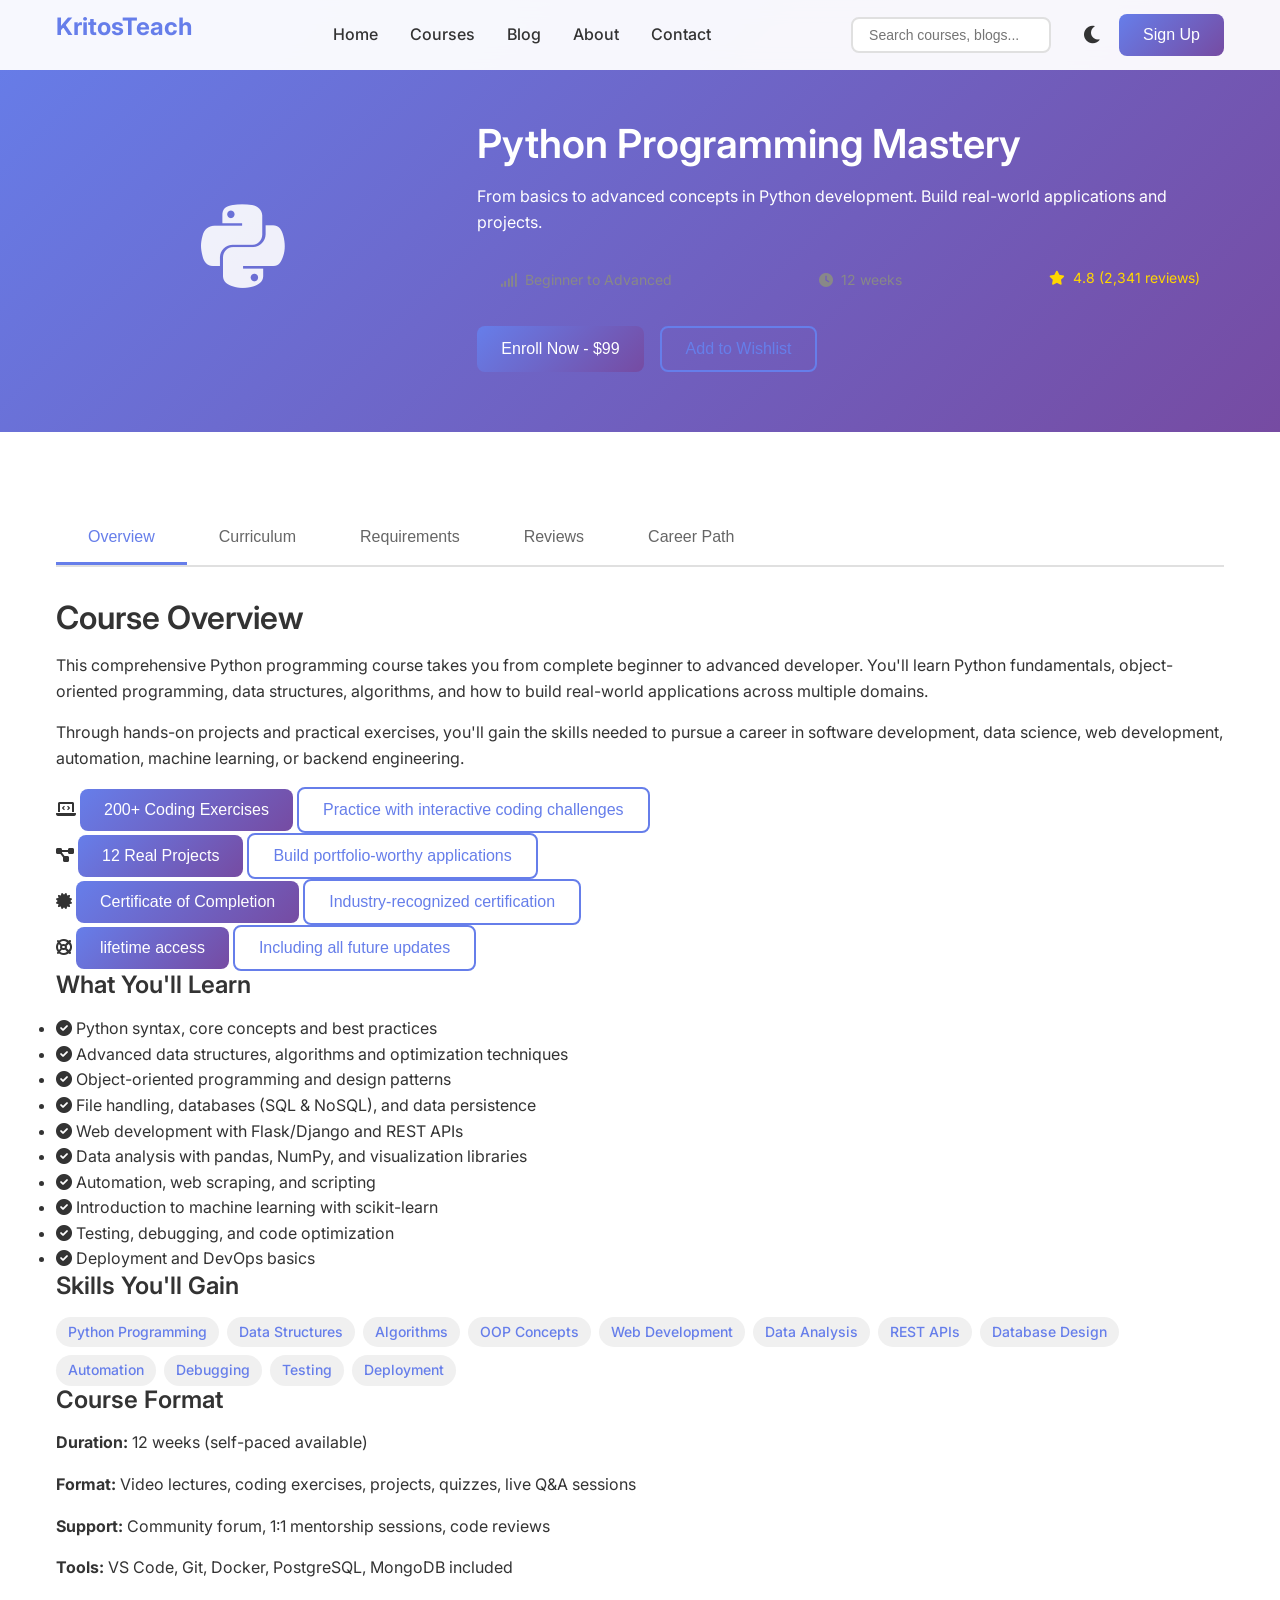
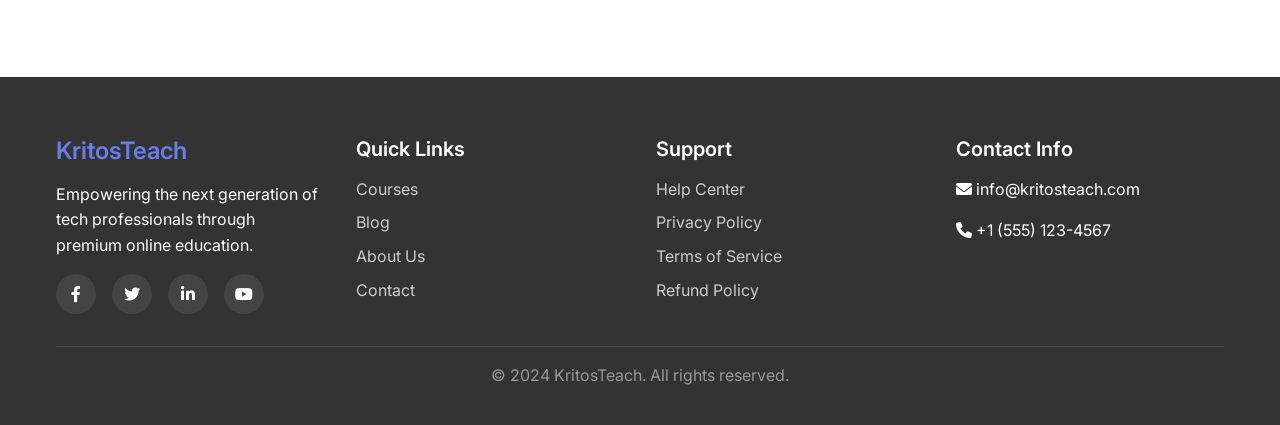
==== commit fbd9a18c: "update pages content" ====
--- a/course-details.html
+++ b/course-details.html
@@ -83,23 +83,23 @@
             <div class="course-features">
                 <div class="feature">
                     <i class="fas fa-laptop-code"></i>
-                    <h4>200+ Coding Exercises</h4>
-                    <p>Practice with interactive coding challenges</p>
+                    <button class="btn-primary">200+ Coding Exercises</button>
+                    <button class="btn-secondary">Practice with interactive coding challenges</button>
                 </div>
                 <div class="feature">
                     <i class="fas fa-project-diagram"></i>
-                    <h4>12 Real Projects</h4>
-                    <p>Build portfolio-worthy applications</p>
+                    <button class="btn-primary">12 Real Projects</button>
+                    <button class="btn-secondary">Build portfolio-worthy applications</button>
                 </div>
                 <div class="feature">
                     <i class="fas fa-certificate"></i>
-                    <h4>Certificate of Completion</h4>
-                    <p>Industry-recognized certification</p>
+                    <button class="btn-primary">Certificate of Completion</button>
+                    <button class="btn-secondary">Industry-recognized certification</button>
                 </div>
                 <div class="feature">
                     <i class="fas fa-life-ring"></i>
-                    <h4>Lifetime Access</h4>
-                    <p>Including all future updates</p>
+                    <button class="btn-primary">lifetime access</button>
+                    <button class="btn-secondary">Including all future updates</button>
                 </div>
             </div>
             
